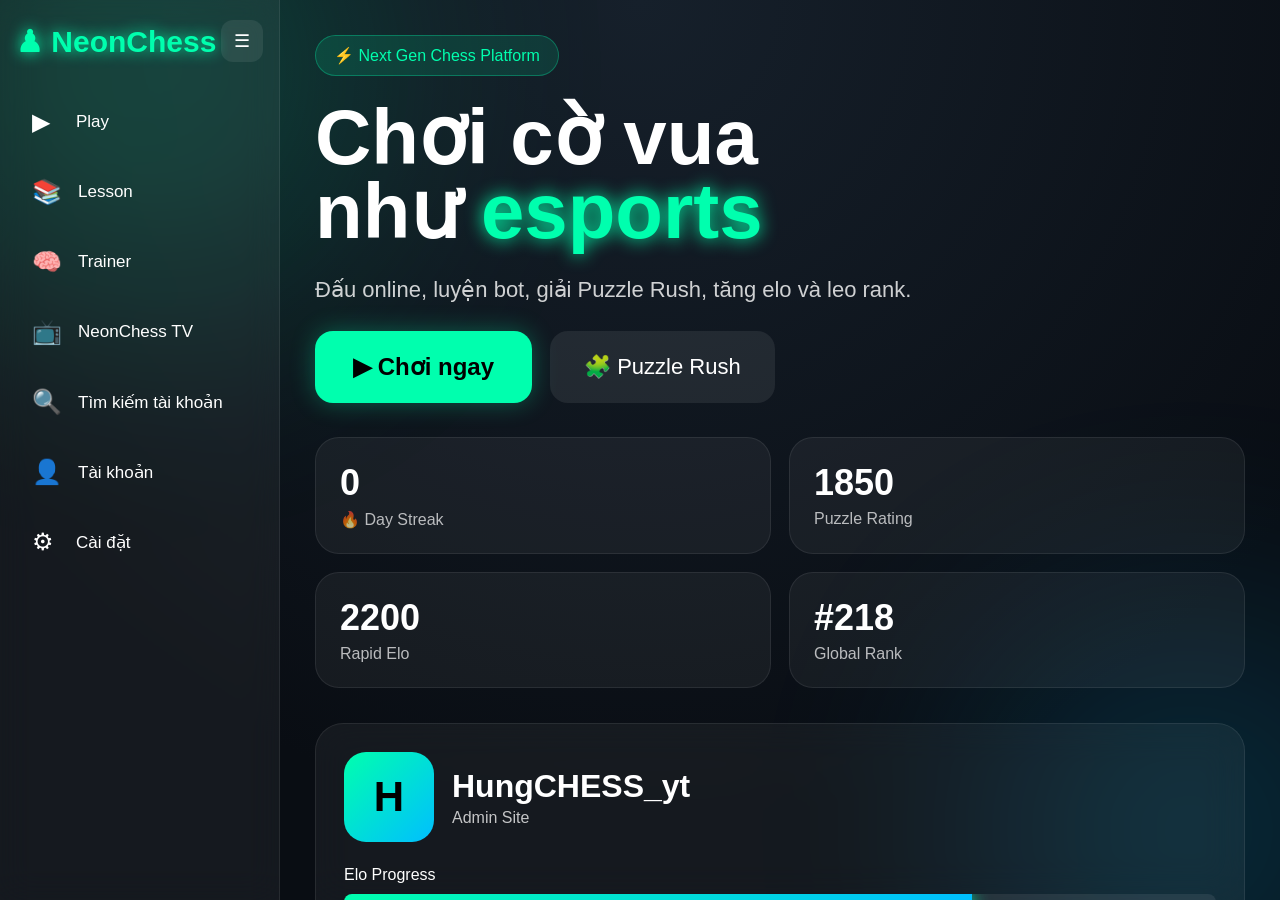
==== chess.html @ cfb41da2 "Add files via upload" ====
<!DOCTYPE html>
<html lang="vi">
<head>
<meta charset="UTF-8">
<meta name="viewport" content="width=device-width, initial-scale=1.0">

<title>NeonChess</title>

<style>

*{
    margin:0;
    padding:0;
    box-sizing:border-box;
    font-family:Arial,sans-serif;
}

body{

    background:
        radial-gradient(circle at top,#16202b,#090d13 75%);

    color:white;

    overflow:hidden;
}

/* ========================================================= */
/* BG */
/* ========================================================= */

.bg{

    position:fixed;
    inset:0;

    overflow:hidden;

    z-index:-1;
}

.glow{

    position:absolute;

    border-radius:50%;

    filter:blur(130px);

    opacity:.18;

    animation:float 7s ease-in-out infinite;
}

.glow1{

    width:500px;
    height:500px;

    background:#00ffae;

    top:-180px;
    left:-120px;
}

.glow2{

    width:420px;
    height:420px;

    background:#00bfff;

    bottom:-140px;
    right:-120px;
}

@keyframes float{

    0%{
        transform:translateY(0px);
    }

    50%{
        transform:translateY(-18px);
    }

    100%{
        transform:translateY(0px);
    }
}

/* ========================================================= */
/* APP */
/* ========================================================= */

.app{

    display:flex;

    height:100vh;
}

/* ========================================================= */
/* SIDEBAR */
/* ========================================================= */

.sidebar{

    width:280px;

    background:
        rgba(255,255,255,.05);

    border-right:
        1px solid rgba(255,255,255,.08);

    backdrop-filter:blur(16px);

    padding:20px 16px;

    transition:.35s;

    overflow:hidden;

    display:flex;
    flex-direction:column;
}

.sidebar.collapsed{

    width:90px;
}

.top-side{

    display:flex;
    justify-content:space-between;
    align-items:center;

    margin-bottom:30px;
}

.logo{

    font-size:30px;
    font-weight:900;

    white-space:nowrap;
}

.logo span{

    color:#00ffae;

    text-shadow:
        0 0 15px #00ffae;
}

.toggle{

    width:42px;
    height:42px;

    border:none;

    border-radius:12px;

    cursor:pointer;

    background:
        rgba(255,255,255,.08);

    color:white;

    font-size:18px;
}

.menu{

    display:flex;
    flex-direction:column;
    gap:10px;
}

.item{

    display:flex;
    align-items:center;
    gap:16px;

    padding:16px;

    border-radius:16px;

    cursor:pointer;

    transition:.2s;

    white-space:nowrap;
}

.item:hover{

    background:
        rgba(255,255,255,.08);

    transform:translateX(4px);
}

.icon{

    font-size:24px;

    min-width:28px;
}

.text{

    font-size:17px;
}

.sidebar.collapsed .text,
.sidebar.collapsed .logo-text{

    display:none;
}

/* ========================================================= */
/* CONTENT */
/* ========================================================= */

.content{

    flex:1;

    overflow:auto;

    padding:35px;
}

/* ========================================================= */
/* HERO */
/* ========================================================= */

.hero{

    display:grid;

    grid-template-columns:
        1.1fr .9fr;

    gap:35px;
}

.left{

    display:flex;
    flex-direction:column;
    gap:24px;
}

.badge{

    width:max-content;

    padding:10px 18px;

    border-radius:999px;

    background:
        rgba(0,255,174,.12);

    border:
        1px solid rgba(0,255,174,.3);

    color:#00ffae;
}

.title{

    font-size:78px;

    font-weight:900;

    line-height:.95;
}

.title span{

    color:#00ffae;

    text-shadow:
        0 0 18px #00ffae;
}

.desc{

    font-size:22px;

    line-height:1.6;

    opacity:.8;

    max-width:720px;
}

.buttons{

    display:flex;
    gap:18px;
}

.play{

    border:none;

    background:#00ffae;

    color:black;

    font-size:24px;
    font-weight:bold;

    padding:22px 38px;

    border-radius:18px;

    cursor:pointer;

    transition:.25s;

    box-shadow:
        0 0 25px rgba(0,255,174,.3);
}

.play:hover{

    transform:
        translateY(-4px)
        scale(1.02);
}

.secondary{

    border:none;

    background:
        rgba(255,255,255,.08);

    color:white;

    font-size:22px;

    padding:22px 34px;

    border-radius:18px;

    cursor:pointer;
}

/* ========================================================= */
/* STATS */
/* ========================================================= */

.stats{

    display:grid;

    grid-template-columns:
        repeat(4,1fr);

    gap:18px;

    margin-top:10px;
}

.card{

    background:
        rgba(255,255,255,.05);

    border:
        1px solid rgba(255,255,255,.08);

    border-radius:24px;

    padding:24px;

    transition:.25s;
}

.card:hover{

    transform:translateY(-6px);

    border-color:
        rgba(0,255,174,.3);

    box-shadow:
        0 0 24px rgba(0,255,174,.12);
}

.card h2{

    font-size:36px;

    margin-bottom:6px;
}

.card p{

    opacity:.7;
}

/* ========================================================= */
/* PROFILE */
/* ========================================================= */

.profile{

    background:
        rgba(255,255,255,.05);

    border:
        1px solid rgba(255,255,255,.08);

    border-radius:28px;

    padding:28px;

    backdrop-filter:blur(18px);

    display:flex;
    flex-direction:column;
    gap:24px;
}

.profile-top{

    display:flex;
    align-items:center;
    gap:18px;
}

.avatar{

    width:90px;
    height:90px;

    border-radius:22px;

    background:
        linear-gradient(
            135deg,
            #00ffae,
            #00bfff
        );

    display:flex;
    align-items:center;
    justify-content:center;

    color:black;

    font-size:42px;
    font-weight:bold;
}

.profile-info h2{

    font-size:32px;
}

.profile-info p{

    opacity:.75;

    margin-top:4px;
}

/* ========================================================= */
/* ELO */
/* ========================================================= */

.bar{

    width:100%;
    height:16px;

    border-radius:999px;

    overflow:hidden;

    background:
        rgba(255,255,255,.08);
}

.fill{

    width:72%;
    height:100%;

    background:
        linear-gradient(
            90deg,
            #00ffae,
            #00bfff
        );

    box-shadow:
        0 0 18px #00ffae;
}

/* ========================================================= */
/* STREAK */
/* ========================================================= */

.streak{

    display:flex;
    justify-content:space-between;
    align-items:center;

    background:
        rgba(255,120,0,.12);

    border:
        1px solid rgba(255,120,0,.2);

    border-radius:22px;

    padding:18px 20px;
}

.streak-left{

    display:flex;
    align-items:center;
    gap:12px;
}

.fire{

    font-size:34px;

    animation:pulse 1.2s infinite;
}

@keyframes pulse{

    0%{
        transform:scale(1);
    }

    50%{
        transform:scale(1.18);
    }

    100%{
        transform:scale(1);
    }
}

/* ========================================================= */
/* PUZZLE SCREEN */
/* ========================================================= */

.puzzle-screen{

    position:fixed;
    inset:0;

    background:
        radial-gradient(circle at top,#111827,#05070c 80%);

    z-index:9999;

    display:none;

    overflow:auto;

    padding:30px;
}

.puzzle-container{

    max-width:1500px;

    margin:auto;

    display:grid;

    grid-template-columns:
        820px 1fr;

    gap:30px;
}

.puzzle-board{

    width:820px;
    height:820px;

    display:grid;

    grid-template-columns:
        repeat(8,1fr);

    border-radius:18px;

    overflow:hidden;

    box-shadow:
        0 25px 60px rgba(0,0,0,.5);
}

.pcell{

    display:flex;
    align-items:center;
    justify-content:center;

    position:relative;

    cursor:pointer;
}

.plight{
    background:#eeeed2;
}

.pdark{
    background:#769656;
}

.pcell img{

    width:82%;
    height:82%;

    pointer-events:none;

    user-select:none;
}

.pselected{

    box-shadow:
        inset 0 0 0 6px #ffee00;
}

.puzzle-side{

    display:flex;
    flex-direction:column;

    gap:20px;
}

.pcard{

    background:
        rgba(255,255,255,.05);

    border:
        1px solid rgba(255,255,255,.08);

    border-radius:24px;

    padding:24px;
}

.big{

    font-size:54px;
    font-weight:900;
}

.green{

    color:#00ffae;
}

.timer{

    font-size:72px;
    font-weight:900;
}

.puzzle-btn{

    border:none;

    background:#00ffae;

    color:black;

    padding:18px;

    border-radius:18px;

    cursor:pointer;

    font-size:22px;
    font-weight:bold;
}

/* ========================================================= */
/* MOBILE */
/* ========================================================= */

@media(max-width:1300px){

    .hero{

        grid-template-columns:1fr;
    }

    .stats{

        grid-template-columns:
            repeat(2,1fr);
    }

    .puzzle-container{

        grid-template-columns:1fr;
    }

    .puzzle-board{

        width:95vw;
        height:95vw;

        max-width:820px;
        max-height:820px;
    }
}

@media(max-width:700px){

    .sidebar{

        position:fixed;

        z-index:999;

        height:100%;
    }

    .content{

        margin-left:90px;
    }

    .title{

        font-size:48px;
    }

    .buttons{

        flex-direction:column;
    }

    .stats{

        grid-template-columns:1fr;
    }
}

</style>
</head>
<body>

<div class="bg">

    <div class="glow glow1"></div>
    <div class="glow glow2"></div>

</div>

<div class="app">

    <!-- SIDEBAR -->

    <div class="sidebar"
    id="sidebar">

        <div>

            <div class="top-side">

                <div class="logo">

                    <span>♟</span>
                    <span class="logo-text">
                        NeonChess
                    </span>

                </div>

                <button class="toggle"
                onclick="toggleSidebar()">

                    ☰

                </button>

            </div>

            <div class="menu">

                <div class="item">

                    <div class="icon">▶</div>
                    <div class="text">Play</div>

                </div>

                <div class="item">

                    <div class="icon">📚</div>
                    <div class="text">Lesson</div>

                </div>

                <div class="item">

                    <div class="icon">🧠</div>
                    <div class="text">Trainer</div>

                </div>

                <div class="item">

                    <div class="icon">📺</div>
                    <div class="text">NeonChess TV</div>

                </div>

                <div class="item">

                    <div class="icon">🔍</div>
                    <div class="text">
                        Tìm kiếm tài khoản
                    </div>

                </div>

                <div class="item">

                    <div class="icon">👤</div>
                    <div class="text">Tài khoản</div>

                </div>

                <div class="item">

                    <div class="icon">⚙</div>
                    <div class="text">Cài đặt</div>

                </div>

            </div>

        </div>

    </div>

    <!-- CONTENT -->

    <div class="content">

        <div class="hero">

            <!-- LEFT -->

            <div class="left">

                <div class="badge">

                    ⚡ Next Gen Chess Platform

                </div>

                <div class="title">

                    Chơi cờ vua<br>
                    như <span>esports</span>

                </div>

                <div class="desc">

                    Đấu online, luyện bot,
                    giải Puzzle Rush,
                    tăng elo và leo rank.

                </div>

                <div class="buttons">

                    <button class="play">

                        ▶ Chơi ngay

                    </button>

                    <button class="secondary"
                    onclick="openPuzzle()">

                        🧩 Puzzle Rush

                    </button>

                </div>

                <!-- STATS -->

                <div class="stats">

                    <div class="card">

                        <h2>0</h2>

                        <p>🔥 Day Streak</p>

                    </div>

                    <div class="card">

                        <h2 id="puzzleRating">
                            1850
                        </h2>

                        <p>Puzzle Rating</p>

                    </div>

                    <div class="card">

                        <h2>2200</h2>

                        <p>Rapid Elo</p>

                    </div>

                    <div class="card">

                        <h2>#218</h2>

                        <p>Global Rank</p>

                    </div>

                </div>

            </div>

            <!-- RIGHT -->

            <div class="profile">

                <div class="profile-top">

                    <div class="avatar">
                        H
                    </div>

                    <div class="profile-info">

                        <h2>
                            HungCHESS_yt
                        </h2>

                        <p>
                            Admin Site
                        </p>

                    </div>

                </div>

                <!-- ELO -->

                <div>

                    <div style="
                        margin-bottom:10px;
                    ">
                        Elo Progress
                    </div>

                    <div class="bar">

                        <div class="fill"></div>

                    </div>

                </div>

                <!-- STREAK -->

                <div class="streak">

                    <div class="streak-left">

                        <div class="fire">

                            🔥

                        </div>

                        <div>

                            <h3>
                                Daily Streak
                            </h3>

                            <p id="streakText">

                                0 ngày liên tiếp

                            </p>

                        </div>

                    </div>

                    <div>

                        +0 XP

                    </div>

                </div>

            </div>

        </div>

    </div>

</div>

<!-- ========================================================= -->
<!-- PUZZLE SCREEN -->
<!-- ========================================================= -->

<div class="puzzle-screen"
id="puzzleScreen">

    <div class="puzzle-container">

        <!-- BOARD -->

        <div class="puzzle-board"
        id="puzzleBoard"></div>

        <!-- SIDE -->

        <div class="puzzle-side">

            <div class="pcard">

                <h1 class="big">
                    🧩 Puzzle Rush
                </h1>

                <br>

                <p>
                    Tìm nước đi tốt nhất!
                </p>

            </div>

            <div class="pcard">

                <div>⚡ Score</div>

                <div class="big green"
                id="score">
                    0
                </div>

            </div>

            <div class="pcard">

                <div>🔥 Streak</div>

                <div class="big"
                id="pstreak">
                    0
                </div>

            </div>

            <div class="pcard">

                <div>⏳ Time</div>

                <div class="timer"
                id="timer">
                    60
                </div>

            </div>

            <button class="puzzle-btn"
            onclick="nextPuzzle()">

                ▶ Next Puzzle

            </button>

            <button class="puzzle-btn"
            onclick="closePuzzle()">

                ✖ Exit

            </button>

        </div>

    </div>

</div>

<script>

/* ========================================================= */
/* SIDEBAR */
/* ========================================================= */

function toggleSidebar(){

    document
    .getElementById(
        "sidebar"
    )
    .classList
    .toggle(
        "collapsed"
    );
}

/* ========================================================= */
/* STREAK */
/* ========================================================= */

if(
    localStorage.getItem(
        "streak"
    )===null
){

    localStorage.setItem(
        "streak",
        0
    );
}

document.getElementById(
    "streakText"
).textContent =

localStorage.getItem(
    "streak"
)
+
" ngày liên tiếp";

/* ========================================================= */
/* PIECES */
/* ========================================================= */

const pieceMap = {

    r:'https://upload.wikimedia.org/wikipedia/commons/f/ff/Chess_rdt45.svg',
    n:'https://upload.wikimedia.org/wikipedia/commons/e/ef/Chess_ndt45.svg',
    b:'https://upload.wikimedia.org/wikipedia/commons/9/98/Chess_bdt45.svg',
    q:'https://upload.wikimedia.org/wikipedia/commons/4/47/Chess_qdt45.svg',
    k:'https://upload.wikimedia.org/wikipedia/commons/f/f0/Chess_kdt45.svg',
    p:'https://upload.wikimedia.org/wikipedia/commons/c/c7/Chess_pdt45.svg',

    R:'https://upload.wikimedia.org/wikipedia/commons/7/72/Chess_rlt45.svg',
    N:'https://upload.wikimedia.org/wikipedia/commons/7/70/Chess_nlt45.svg',
    B:'https://upload.wikimedia.org/wikipedia/commons/b/b1/Chess_blt45.svg',
    Q:'https://upload.wikimedia.org/wikipedia/commons/1/15/Chess_qlt45.svg',
    K:'https://upload.wikimedia.org/wikipedia/commons/4/42/Chess_klt45.svg',
    P:'https://upload.wikimedia.org/wikipedia/commons/4/45/Chess_plt45.svg'
};

/* ========================================================= */
/* PUZZLES */
/* ========================================================= */

const puzzles = [

{
board:[

["r","","b","q","k","b","n","r"],
["p","p","p","","","p","p","p"],
["","","n","","","","",""],
["","","","Q","","","",""],
["","","","","","","",""],
["","","","","","","",""],
["P","P","P","P","P","P","P","P"],
["R","N","B","","K","B","N","R"]

],

solution:{
fx:3,
fy:3,
tx:5,
ty:1
}
},

{
board:[

["r","n","b","q","k","b","n","r"],
["p","p","p","p","","p","p","p"],
["","","","","","","",""],
["","","","","p","","",""],
["","","","Q","","","",""],
["","","","","","","",""],
["P","P","P","P","P","P","P","P"],
["R","N","B","","K","B","N","R"]

],

solution:{
fx:3,
fy:4,
tx:4,
ty:4
}
}

];

/* ========================================================= */
/* STATE */
/* ========================================================= */

let pboard = [];
let selected = null;
let currentPuzzle = 0;

let score = 0;
let pstreak = 0;

let timer = 60;
let timerInterval = null;

/* ========================================================= */
/* OPEN */
/* ========================================================= */

function openPuzzle(){

    document.getElementById(
        "puzzleScreen"
    ).style.display = "block";

    loadPuzzle();

    startTimer();
}

function closePuzzle(){

    document.getElementById(
        "puzzleScreen"
    ).style.display = "none";

    clearInterval(timerInterval);
}

/* ========================================================= */
/* LOAD */
/* ========================================================= */

function loadPuzzle(){

    const p =
    puzzles[currentPuzzle];

    pboard =
    JSON.parse(
        JSON.stringify(p.board)
    );

    renderPuzzle();
}

/* ========================================================= */
/* RENDER */
/* ========================================================= */

function renderPuzzle(){

    const board =
    document.getElementById(
        "puzzleBoard"
    );

    board.innerHTML = "";

    for(let y=0;y<8;y++){

        for(let x=0;x<8;x++){

            const cell =
            document.createElement("div");

            cell.className =
            "pcell " +
            (
                (x+y)%2===0
                ? "plight"
                : "pdark"
            );

            if(
                selected &&
                selected.x===x &&
                selected.y===y
            ){

                cell.classList.add(
                    "pselected"
                );
            }

            const piece =
            pboard[y][x];

            if(piece){

                const img =
                document.createElement("img");

                img.src =
                pieceMap[piece];

                cell.appendChild(img);
            }

            cell.dataset.x = x;
            cell.dataset.y = y;

            cell.onclick =
            puzzleClick;

            board.appendChild(cell);
        }
    }
}

/* ========================================================= */
/* CLICK */
/* ========================================================= */

function puzzleClick(){

    const x =
    parseInt(this.dataset.x);

    const y =
    parseInt(this.dataset.y);

    const piece =
    pboard[y][x];

    if(selected){

        const sol =
        puzzles[currentPuzzle]
        .solution;

        if(

            selected.x===sol.fx &&
            selected.y===sol.fy &&

            x===sol.tx &&
            y===sol.ty

        ){

            pboard[y][x] =
            pboard[selected.y]
            [selected.x];

            pboard[selected.y]
            [selected.x] = "";

            score += 100;
            pstreak++;

            updateUI();

            renderPuzzle();

            setTimeout(()=>{

                nextPuzzle();

            },700);

        }else{

            pstreak = 0;

            updateUI();

            alert(
                "❌ Sai nước!"
            );
        }

        selected = null;

        renderPuzzle();

        return;
    }

    if(piece){

        selected = {x,y};

        renderPuzzle();
    }
}

/* ========================================================= */
/* NEXT */
/* ========================================================= */

function nextPuzzle(){

    currentPuzzle++;

    if(
        currentPuzzle >=
        puzzles.length
    ){

        currentPuzzle = 0;
    }

    loadPuzzle();
}

/* ========================================================= */
/* TIMER */
/* ========================================================= */

function startTimer(){

    clearInterval(timerInterval);

    timer = 60;

    updateUI();

    timerInterval =
    setInterval(()=>{

        timer--;

        updateUI();

        if(timer<=0){

            clearInterval(
                timerInterval
            );

            alert(
                "⏰ Hết giờ!"
            );
        }

    },1000);
}

/* ========================================================= */
/* UI */
/* ========================================================= */

function updateUI(){

    document.getElementById(
        "score"
    ).textContent =
    score;

    document.getElementById(
        "pstreak"
    ).textContent =
    pstreak;

    document.getElementById(
        "timer"
    ).textContent =
    timer;
}

/* ========================================================= */
/* INIT */
/* ========================================================= */

updateUI();

</script>

</body>
</html>
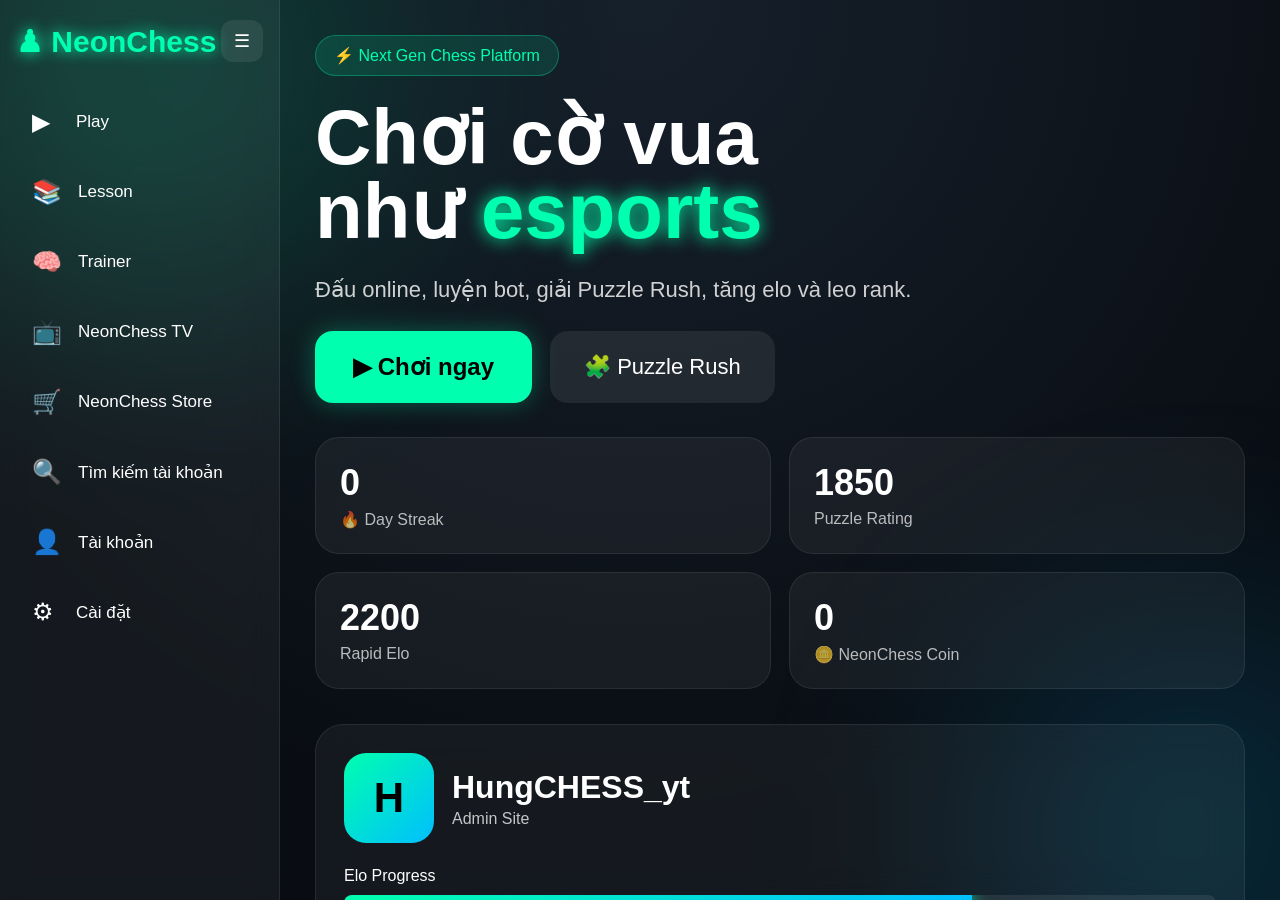
==== commit 49473cac: "Update chess.html" ====
--- a/chess.html
+++ b/chess.html
@@ -562,15 +562,160 @@
 }
 
 /* ========================================================= */
-/* PUZZLE SCREEN */
-/* ========================================================= */
-
-.puzzle-screen{
+/* STORE */
+/* ========================================================= */
+
+.store-screen{
 
     position:fixed;
     inset:0;
 
     background:
+        rgba(0,0,0,.82);
+
+    backdrop-filter:blur(12px);
+
+    z-index:10000;
+
+    display:none;
+
+    align-items:center;
+    justify-content:center;
+
+    padding:30px;
+}
+
+.store{
+
+    width:100%;
+    max-width:1200px;
+
+    background:
+        linear-gradient(
+            145deg,
+            rgba(20,25,35,.95),
+            rgba(10,15,22,.95)
+        );
+
+    border:
+        1px solid rgba(255,255,255,.08);
+
+    border-radius:32px;
+
+    padding:35px;
+}
+
+.store-top{
+
+    display:flex;
+    justify-content:space-between;
+    align-items:center;
+
+    margin-bottom:30px;
+}
+
+.store-title{
+
+    font-size:48px;
+    font-weight:900;
+}
+
+.store-title span{
+
+    color:#00ffae;
+}
+
+.close-store{
+
+    width:52px;
+    height:52px;
+
+    border:none;
+
+    border-radius:16px;
+
+    background:
+        rgba(255,255,255,.08);
+
+    color:white;
+
+    font-size:22px;
+
+    cursor:pointer;
+}
+
+.shop-grid{
+
+    display:grid;
+
+    grid-template-columns:
+        repeat(auto-fit,minmax(320px,1fr));
+
+    gap:24px;
+}
+
+.shop-card{
+
+    background:
+        rgba(255,255,255,.05);
+
+    border:
+        1px solid rgba(255,255,255,.08);
+
+    border-radius:28px;
+
+    padding:28px;
+}
+
+.shop-icon{
+
+    font-size:60px;
+
+    margin-bottom:18px;
+}
+
+.price{
+
+    margin-top:22px;
+
+    font-size:26px;
+    font-weight:bold;
+
+    color:#ffd54a;
+}
+
+.buy-btn{
+
+    width:100%;
+
+    margin-top:22px;
+
+    border:none;
+
+    background:#00ffae;
+
+    color:black;
+
+    padding:18px;
+
+    border-radius:18px;
+
+    font-size:20px;
+    font-weight:bold;
+
+    cursor:pointer;
+}
+
+/* ========================================================= */
+/* PUZZLE */
+/* ========================================================= */
+
+.puzzle-screen{
+
+    position:fixed;
+    inset:0;
+
+    background:
         radial-gradient(circle at top,#111827,#05070c 80%);
 
     z-index:9999;
@@ -609,9 +754,6 @@
     border-radius:18px;
 
     overflow:hidden;
-
-    box-shadow:
-        0 25px 60px rgba(0,0,0,.5);
 }
 
 .pcell{
@@ -620,8 +762,6 @@
     align-items:center;
     justify-content:center;
 
-    position:relative;
-
     cursor:pointer;
 }
 
@@ -637,10 +777,6 @@
 
     width:82%;
     height:82%;
-
-    pointer-events:none;
-
-    user-select:none;
 }
 
 .pselected{
@@ -704,10 +840,6 @@
     font-size:22px;
     font-weight:bold;
 }
-
-/* ========================================================= */
-/* MOBILE */
-/* ========================================================= */
 
 @media(max-width:1300px){
 
@@ -812,54 +944,51 @@
             <div class="menu">
 
                 <div class="item">
-
                     <div class="icon">▶</div>
                     <div class="text">Play</div>
-
                 </div>
 
                 <div class="item">
-
                     <div class="icon">📚</div>
                     <div class="text">Lesson</div>
-
                 </div>
 
                 <div class="item">
-
                     <div class="icon">🧠</div>
                     <div class="text">Trainer</div>
-
                 </div>
 
                 <div class="item">
-
                     <div class="icon">📺</div>
                     <div class="text">NeonChess TV</div>
+                </div>
+
+                <div class="item"
+                onclick="openStore()">
+
+                    <div class="icon">🛒</div>
+
+                    <div class="text">
+                        NeonChess Store
+                    </div>
 
                 </div>
 
                 <div class="item">
-
                     <div class="icon">🔍</div>
                     <div class="text">
                         Tìm kiếm tài khoản
                     </div>
-
                 </div>
 
                 <div class="item">
-
                     <div class="icon">👤</div>
                     <div class="text">Tài khoản</div>
-
                 </div>
 
                 <div class="item">
-
                     <div class="icon">⚙</div>
                     <div class="text">Cài đặt</div>
-
                 </div>
 
             </div>
@@ -902,9 +1031,7 @@
                 <div class="buttons">
 
                     <button class="play">
-
                         ▶ Chơi ngay
-
                     </button>
 
                     <button class="secondary"
@@ -948,9 +1075,13 @@
 
                     <div class="card">
 
-                        <h2>#218</h2>
-
-                        <p>Global Rank</p>
+                        <h2 id="coinText">
+                            0
+                        </h2>
+
+                        <p>
+                            🪙 NeonChess Coin
+                        </p>
 
                     </div>
 
@@ -981,8 +1112,6 @@
                     </div>
 
                 </div>
-
-                <!-- ELO -->
 
                 <div>
 
@@ -1000,16 +1129,12 @@
 
                 </div>
 
-                <!-- STREAK -->
-
                 <div class="streak">
 
                     <div class="streak-left">
 
                         <div class="fire">
-
                             🔥
-
                         </div>
 
                         <div>
@@ -1019,9 +1144,7 @@
                             </h3>
 
                             <p id="streakText">
-
                                 0 ngày liên tiếp
-
                             </p>
 
                         </div>
@@ -1029,9 +1152,7 @@
                     </div>
 
                     <div>
-
                         +0 XP
-
                     </div>
 
                 </div>
@@ -1045,7 +1166,74 @@
 </div>
 
 <!-- ========================================================= -->
-<!-- PUZZLE SCREEN -->
+<!-- STORE -->
+<!-- ========================================================= -->
+
+<div class="store-screen"
+id="storeScreen">
+
+    <div class="store">
+
+        <div class="store-top">
+
+            <div class="store-title">
+
+                🛒 <span>NeonChess</span> Store
+
+            </div>
+
+            <button class="close-store"
+            onclick="closeStore()">
+
+                ✖
+
+            </button>
+
+        </div>
+
+        <div class="shop-grid">
+
+            <div class="shop-card">
+
+                <div class="shop-icon">
+                    🧊
+                </div>
+
+                <h2>
+                    Streak Freeze
+                </h2>
+
+                <p>
+
+                    Giữ streak của bạn
+                    kể cả khi bỏ lỡ 1 ngày.
+
+                </p>
+
+                <div class="price">
+
+                    🪙 100 NeonChess Coin
+
+                </div>
+
+                <button class="buy-btn"
+                id="freezeBtn"
+                onclick="buyFreeze()">
+
+                    Mua ngay
+
+                </button>
+
+            </div>
+
+        </div>
+
+    </div>
+
+</div>
+
+<!-- ========================================================= -->
+<!-- PUZZLE -->
 <!-- ========================================================= -->
 
 <div class="puzzle-screen"
@@ -1078,7 +1266,9 @@
 
             <div class="pcard">
 
-                <div>⚡ Score</div>
+                <div>
+                    ⚡ Score
+                </div>
 
                 <div class="big green"
                 id="score">
@@ -1089,7 +1279,9 @@
 
             <div class="pcard">
 
-                <div>🔥 Streak</div>
+                <div>
+                    🔥 Streak
+                </div>
 
                 <div class="big"
                 id="pstreak">
@@ -1100,7 +1292,9 @@
 
             <div class="pcard">
 
-                <div>⏳ Time</div>
+                <div>
+                    ⏳ Time
+                </div>
 
                 <div class="timer"
                 id="timer">
@@ -1148,6 +1342,149 @@
 }
 
 /* ========================================================= */
+/* COINS */
+/* ========================================================= */
+
+if(
+    localStorage.getItem(
+        "coins"
+    )===null
+){
+
+    localStorage.setItem(
+        "coins",
+        0
+    );
+}
+
+let coins =
+parseInt(
+    localStorage.getItem(
+        "coins"
+    )
+);
+
+updateCoins();
+
+function updateCoins(){
+
+    document.getElementById(
+        "coinText"
+    ).textContent =
+    coins;
+}
+
+function rewardCoins(amount){
+
+    coins += amount;
+
+    localStorage.setItem(
+        "coins",
+        coins
+    );
+
+    updateCoins();
+}
+
+/* ========================================================= */
+/* STORE */
+/* ========================================================= */
+
+function openStore(){
+
+    document.getElementById(
+        "storeScreen"
+    ).style.display = "flex";
+
+    checkOwned();
+}
+
+function closeStore(){
+
+    document.getElementById(
+        "storeScreen"
+    ).style.display = "none";
+}
+
+/* ========================================================= */
+/* STREAK FREEZE */
+/* ========================================================= */
+
+if(
+    localStorage.getItem(
+        "freeze"
+    )===null
+){
+
+    localStorage.setItem(
+        "freeze",
+        "false"
+    );
+}
+
+function buyFreeze(){
+
+    if(coins < 100){
+
+        alert(
+            "❌ Không đủ NeonChess Coin!"
+        );
+
+        return;
+    }
+
+    if(
+        localStorage.getItem(
+            "freeze"
+        )==="true"
+    ){
+
+        return;
+    }
+
+    coins -= 100;
+
+    localStorage.setItem(
+        "coins",
+        coins
+    );
+
+    localStorage.setItem(
+        "freeze",
+        "true"
+    );
+
+    updateCoins();
+
+    checkOwned();
+
+    alert(
+        "🧊 Đã mua Streak Freeze!"
+    );
+}
+
+function checkOwned(){
+
+    const owned =
+    localStorage.getItem(
+        "freeze"
+    )==="true";
+
+    const btn =
+    document.getElementById(
+        "freezeBtn"
+    );
+
+    if(owned){
+
+        btn.disabled = true;
+
+        btn.textContent =
+        "Đã sở hữu";
+    }
+}
+
+/* ========================================================= */
 /* STREAK */
 /* ========================================================= */
 
@@ -1404,6 +1741,9 @@
             [selected.x] = "";
 
             score += 100;
+
+            rewardCoins(25);
+
             pstreak++;
 
             updateUI();
@@ -1525,4 +1865,4 @@
 </script>
 
 </body>
-</html>+</html>
